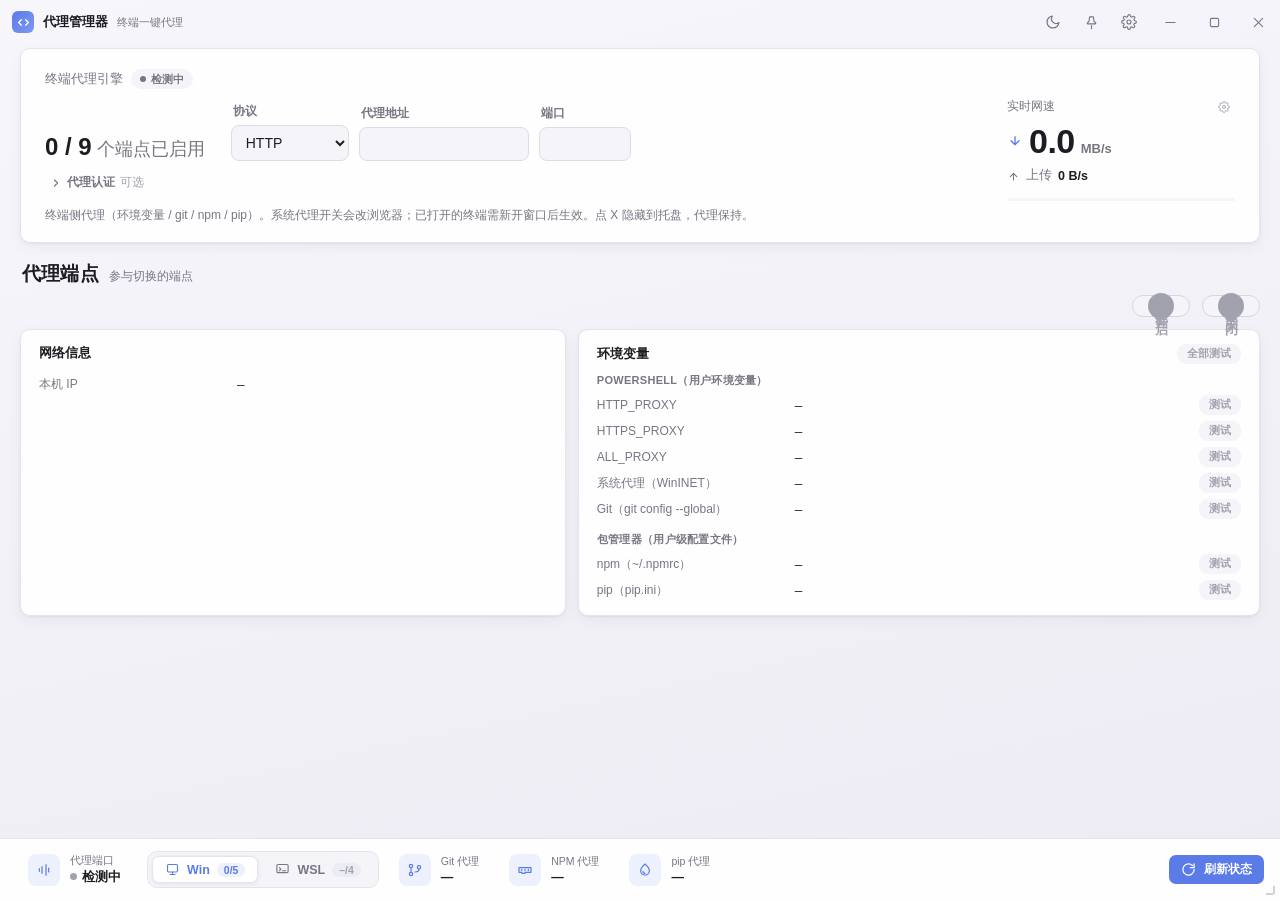
==== ui/index.html @ d8da4f52 "feat: UI 批量连通测试与历史、渲染批处理、换端口反馈完善 - 全部测试：按 lane 并发探测 13 通道，45s 看门狗，逐通道即时落 chip/历史；   历史仅存内存（最多 10 条），" ====
<!DOCTYPE html>
<html lang="zh-CN" data-theme="light">
<head>
<meta charset="UTF-8">
<!-- pywebview injects its bridge via host-side ExecuteScript after load and
     talks over chrome.webview.postMessage, so this policy cannot break the
     js_api channel; it only fences the page itself (data: is for the
     base64 background image). -->
<meta http-equiv="Content-Security-Policy"
      content="default-src 'self'; img-src 'self' data:; object-src 'none'; base-uri 'self'">
<meta name="viewport" content="width=device-width, initial-scale=1.0">
<title>代理管理器</title>
<link rel="stylesheet" href="styles.css">

</head>
<body>

<div id="bgLayer"></div>
<div id="bgDim"></div>

<!-- ════════ Frameless resize affordance (hit-testing is native WM_NCHITTEST) ════════ -->
<div class="grip"></div>

<!-- ════════ Title bar ════════ -->
<div class="titlebar">
  <div id="dragRegion">
    <div class="app-icon">
      <svg width="13" height="13" viewBox="0 0 24 24" fill="none" stroke="currentColor" stroke-width="2.4" stroke-linecap="round" stroke-linejoin="round"><path d="M8 7l-5 5 5 5"/><path d="M16 7l5 5-5 5"/></svg>
    </div>
    <div class="app-name" data-i18n="appName">代理管理器</div>
    <div class="app-sub" data-i18n="appSub">终端一键代理</div>
  </div>
  <div class="tb-group">
    <button class="tb-btn small" id="btnTheme" data-i18n-tip="tipTheme" data-tip="切换亮色 / 暗色主题">
      <svg id="icoMoon" width="16" height="16" viewBox="0 0 24 24" fill="none" stroke="currentColor" stroke-width="1.8" stroke-linecap="round" stroke-linejoin="round"><path d="M21 12.8A9 9 0 1 1 11.2 3a7 7 0 0 0 9.8 9.8z"/></svg>
      <svg id="icoSun" hidden width="16" height="16" viewBox="0 0 24 24" fill="none" stroke="currentColor" stroke-width="1.8" stroke-linecap="round" stroke-linejoin="round"><circle cx="12" cy="12" r="4"/><path d="M12 2v2M12 20v2M4.9 4.9l1.4 1.4M17.7 17.7l1.4 1.4M2 12h2M20 12h2M4.9 19.1l1.4-1.4M17.7 6.3l1.4-1.4"/></svg>
    </button>
    <button class="tb-btn small" id="btnPin" data-i18n-tip="tipPin" data-tip="窗口置顶">
      <svg width="15" height="15" viewBox="0 0 24 24" fill="none" stroke="currentColor" stroke-width="1.8" stroke-linecap="round" stroke-linejoin="round"><path d="M12 17v5"/><path d="M9 3h6l1 7 2.5 2.5a1 1 0 0 1-.7 1.7H6.2a1 1 0 0 1-.7-1.7L8 10z"/></svg>
    </button>
    <button class="tb-btn small" id="btnSettings" data-i18n-tip="tipSettings" data-tip="设置">
      <svg width="16" height="16" viewBox="0 0 24 24" fill="none" stroke="currentColor" stroke-width="1.7" stroke-linecap="round" stroke-linejoin="round"><circle cx="12" cy="12" r="3"/><path d="M19.4 15a1.7 1.7 0 0 0 .3 1.9l.1.1a2 2 0 1 1-2.8 2.8l-.1-.1a1.7 1.7 0 0 0-1.9-.3 1.7 1.7 0 0 0-1 1.5V21a2 2 0 1 1-4 0v-.1a1.7 1.7 0 0 0-1-1.6 1.7 1.7 0 0 0-1.9.3l-.1.1a2 2 0 1 1-2.8-2.8l.1-.1a1.7 1.7 0 0 0 .3-1.9 1.7 1.7 0 0 0-1.5-1H3a2 2 0 1 1 0-4h.1a1.7 1.7 0 0 0 1.6-1 1.7 1.7 0 0 0-.3-1.9l-.1-.1a2 2 0 1 1 2.8-2.8l.1.1a1.7 1.7 0 0 0 1.9.3h.1a1.7 1.7 0 0 0 1-1.5V3a2 2 0 1 1 4 0v.1a1.7 1.7 0 0 0 1 1.5 1.7 1.7 0 0 0 1.9-.3l.1-.1a2 2 0 1 1 2.8 2.8l-.1.1a1.7 1.7 0 0 0-.3 1.9v.1a1.7 1.7 0 0 0 1.5 1H21a2 2 0 1 1 0 4h-.1a1.7 1.7 0 0 0-1.5 1z"/></svg>
    </button>
    <button class="tb-btn" id="btnMin" data-i18n-tip="tipMin" data-tip="最小化"><svg width="11" height="11" viewBox="0 0 12 12"><path d="M1 6h10" stroke="currentColor" stroke-width="1.2" stroke-linecap="round"/></svg></button>
    <button class="tb-btn" id="btnMax" data-i18n-tip="tipMax" data-tip="最大化 / 还原">
      <svg id="icoMax" width="11" height="11" viewBox="0 0 12 12"><rect x="1.5" y="1.5" width="9" height="9" rx="1.5" stroke="currentColor" stroke-width="1.2" fill="none"/></svg>
      <svg id="icoRestore" hidden width="11" height="11" viewBox="0 0 12 12"><rect x="1.5" y="3.5" width="7" height="7" rx="1.2" stroke="currentColor" stroke-width="1.1" fill="none"/><path d="M3.5 1.5h6a1 1 0 0 1 1 1v6" stroke="currentColor" stroke-width="1.1" fill="none"/></svg>
    </button>
    <button class="tb-btn close" id="btnClose" data-i18n-tip="tipClose" data-tip="隐藏到托盘"><svg width="11" height="11" viewBox="0 0 12 12"><path d="M1.5 1.5l9 9M10.5 1.5l-9 9" stroke="currentColor" stroke-width="1.2" stroke-linecap="round"/></svg></button>
  </div>
</div>

<!-- ════════ Main ════════ -->
<div class="main">

  <!-- Hero: status + config + speed -->
  <div class="card hero">
    <div class="hero-left">
      <div class="hero-cap"><span data-i18n="heroCap">终端代理引擎</span>
        <span class="badge idle" id="heroBadge"><span class="dot"></span>检测中</span>
      </div>
      <div class="hero-row">
        <div class="hero-line" id="heroLine"><b>0 / 9</b> <span class="dim">个端点已启用</span></div>
        <div class="cfg-row">
          <div class="field"><label data-i18n="scheme">协议</label>
            <select id="inScheme">
              <option value="http">HTTP</option>
              <option value="socks5">SOCKS5</option>
              <option value="socks5h">SOCKS5h</option>
            </select>
          </div>
          <div class="field"><label data-i18n="host">代理地址</label><input id="inHost" spellcheck="false" autocomplete="off"></div>
          <div class="field"><label data-i18n="port">端口</label><input id="inPort" class="w-port" spellcheck="false" autocomplete="off"></div>
        </div>
      </div>
      <button type="button" class="auth-toggle" id="authToggle" aria-expanded="false" aria-controls="authRow">
        <svg class="chev" viewBox="0 0 24 24" fill="none" stroke="currentColor" stroke-width="2.4" stroke-linecap="round" stroke-linejoin="round"><path d="M9 6l6 6-6 6"/></svg>
        <span data-i18n="authToggle">代理认证</span><span class="dim" data-i18n="authOptional">可选</span>
      </button>
      <div class="cfg-row auth-row" id="authRow" hidden>
        <div class="field"><label><span data-i18n="user">用户名</span> <span class="dim" data-i18n="authOptional">可选</span></label><input id="inUser" class="w-auth" spellcheck="false" autocomplete="off"></div>
        <div class="field"><label><span data-i18n="password">密码</span> <span class="dim" data-i18n="authOptional">可选</span></label><input id="inPass" class="w-auth" type="password" spellcheck="false" autocomplete="off"></div>
      </div>
      <div class="ports-wrap">
        <div class="port-chips" id="portChips"></div>
        <div class="port-pop" id="portPop">
          <h5 data-i18n="portManage">端口预设管理</h5>
          <div id="portPopList"></div>
          <div class="addrow">
            <input id="portAddIn" data-i18n-placeholder="portPlaceholder" placeholder="输入端口，如 10809" spellcheck="false" maxlength="5">
            <button class="btn tiny primary" id="portAddBtn" data-i18n="add">添加</button>
          </div>
        </div>
      </div>
      <div class="hero-desc" id="heroHint" data-i18n="heroHint">终端侧代理（环境变量 / git / npm / pip）。系统代理开关会改浏览器；已打开的终端需新开窗口后生效。点 X 隐藏到托盘，代理保持。</div>
    </div>

    <div class="hero-right">
      <div class="metric-cap-row">
        <div class="metric-cap" id="speedCap">实时网速</div>
        <button class="metric-gear" id="btnSpeedFull" data-i18n-tip="tipSpeedFull" data-tip="自定义网速满值">
          <svg viewBox="0 0 24 24" fill="none" stroke="currentColor" stroke-width="1.8" stroke-linecap="round" stroke-linejoin="round"><circle cx="12" cy="12" r="3"/><path d="M19.4 15a1.65 1.65 0 0 0 .33 1.82l.06.06a2 2 0 1 1-2.83 2.83l-.06-.06a1.65 1.65 0 0 0-1.82-.33 1.65 1.65 0 0 0-1 1.51V21a2 2 0 1 1-4 0v-.09a1.65 1.65 0 0 0-1-1.51 1.65 1.65 0 0 0-1.82.33l-.06.06a2 2 0 1 1-2.83-2.83l.06-.06a1.65 1.65 0 0 0 .33-1.82 1.65 1.65 0 0 0-1.51-1H3a2 2 0 1 1 0-4h.09a1.65 1.65 0 0 0 1.51-1 1.65 1.65 0 0 0-.33-1.82l-.06-.06a2 2 0 1 1 2.83-2.83l.06.06a1.65 1.65 0 0 0 1.82.33h.08a1.65 1.65 0 0 0 1-1.51V3a2 2 0 1 1 4 0v.09a1.65 1.65 0 0 0 1 1.51h.08a1.65 1.65 0 0 0 1.82-.33l.06-.06a2 2 0 1 1 2.83 2.83l-.06.06a1.65 1.65 0 0 0-.33 1.82v.08a1.65 1.65 0 0 0 1.51 1H21a2 2 0 1 1 0 4h-.09a1.65 1.65 0 0 0-1.51 1z"/></svg>
        </button>
      </div>
      <div class="metric">
        <svg class="m-arrow" viewBox="0 0 24 24" fill="none" stroke="currentColor" stroke-width="2" stroke-linecap="round" stroke-linejoin="round"><path d="M12 4v12M6 10l6 6 6-6"/></svg>
        <span class="num" id="spdDn">0.0</span><span class="unit">MB/s</span>
      </div>
      <div class="metric-up">
        <svg class="m-arrow" viewBox="0 0 24 24" fill="none" stroke="currentColor" stroke-width="2" stroke-linecap="round" stroke-linejoin="round"><path d="M12 20V8M6 14l6-6 6 6"/></svg>
        <span class="lbl" data-i18n="upload">上传</span><b id="spdUp">0 B/s</b>
      </div>
      <div class="spark"><i id="sparkBar"></i></div>
      <div class="speed-pop" id="speedPop">
        <h5 data-i18n="speedPopTitle">自定义网速满值</h5>
        <div class="desc" data-i18n="speedPopDesc">进度条满格对应的下载速度，与上方数字单位相同。100 Mbps ≈ 12.5 MB/s。</div>
        <div class="addrow">
          <input id="speedFullIn" spellcheck="false" inputmode="decimal" placeholder="5">
          <span class="unit-lbl">MB/s</span>
          <button class="btn tiny primary" id="speedFullOk" data-i18n="ok">确定</button>
        </div>
      </div>
    </div>
  </div>

  <!-- Endpoints: current channel page -->
  <div class="section-head">
    <h2 id="epTitle">代理端点</h2><span class="cap" id="epCap">参与切换的端点</span>
  </div>
  <div class="ep-wrap">
    <div class="ep-list" id="epList"></div>
    <button type="button" class="vt-rail" id="vtRailOn" data-i18n-tip="tipRailOn" data-tip="批量开启当前页的全部端点">
      <div class="vt-knob"></div>
      <div class="vt-word" data-i18n="railOn">全部开启</div>
    </button>
    <button type="button" class="vt-rail" id="vtRailOff" data-i18n-tip="tipRailOff" data-tip="批量关闭当前页的全部端点">
      <div class="vt-knob"></div>
      <div class="vt-word" data-i18n="railOff">全部关闭</div>
    </button>
  </div>

  <!-- Info cards -->
  <div class="cols">
    <div class="card info-card">
      <h3 data-i18n="netInfo">网络信息</h3>
      <div id="netWin">
        <div class="kv"><span class="k" data-i18n="localIp">本机 IP</span><span class="v copyable" id="vLip" data-copy tabindex="0" data-i18n-tip="tipCopy" data-tip="点击复制">—</span></div>
      </div>
      <div id="netWsl" hidden>
        <div class="kv"><span class="k" data-i18n="wslIp">WSL IP</span><span class="v copyable" id="vWip" data-copy tabindex="0" data-i18n-tip="tipCopy" data-tip="点击复制">—</span></div>
        <div class="kv"><span class="k" data-i18n="wslMode">WSL 网络模式</span><span class="v" id="vMode2">—</span></div>
        <div class="net-hint" id="natHint" data-i18n="natHint">NAT 模式自动使用宿主网关 IP；镜像模式保持 127.0.0.1 不变</div>
      </div>
    </div>
    <div class="card info-card">
      <div class="vars-head">
        <h3 id="varsTitle" data-i18n="varsTitle">环境变量</h3>
        <button type="button" class="dim-btn" id="btnTestAll" data-i18n="testAll">全部测试</button>
      </div>
      <div id="varsWin">
        <div class="group-cap" data-i18n="groupPs">POWERSHELL（用户环境变量）</div>
        <div class="kv"><span class="k">HTTP_PROXY</span><span class="v copyable" id="vPsHttp" data-copy tabindex="0" data-i18n-tip="tipCopy" data-tip="点击复制">—</span><button class="test-chip" data-test="ps" data-i18n="test" data-i18n-tip="tipTest" data-tip="通过该代理发起连通性测试">测试</button></div>
        <div class="kv"><span class="k">HTTPS_PROXY</span><span class="v copyable" id="vPsHttps" data-copy tabindex="0" data-i18n-tip="tipCopy" data-tip="点击复制">—</span><button class="test-chip" data-test="ps_https" data-i18n="test" data-i18n-tip="tipTestHttps" data-tip="通过 HTTPS_PROXY 发起连通性测试">测试</button></div>
        <div class="kv"><span class="k">ALL_PROXY</span><span class="v copyable" id="vPsAll" data-copy tabindex="0" data-i18n-tip="tipCopy" data-tip="点击复制">—</span><button class="test-chip" data-test="ps_all" data-i18n="test" data-i18n-tip="tipTestAll" data-tip="通过 ALL_PROXY 发起连通性测试">测试</button></div>
        <div class="kv"><span class="k" data-i18n="sysProxy">系统代理（WinINET）</span><span class="v copyable" id="vSys" data-copy tabindex="0" data-i18n-tip="tipCopy" data-tip="点击复制">—</span><button class="test-chip" data-test="sys" data-i18n="test" data-i18n-tip="tipTestSys" data-tip="通过系统代理发起连通性测试">测试</button></div>
        <div class="kv"><span class="k" data-i18n="gitGlobal">Git（git config --global）</span><span class="v copyable" id="vPsGit" data-copy tabindex="0" data-i18n-tip="tipCopy" data-tip="点击复制">—</span><button class="test-chip" data-test="gitwin" data-i18n="test" data-i18n-tip="tipTest" data-tip="通过该代理发起连通性测试">测试</button></div>
        <div class="group-cap" data-i18n="groupPkg">包管理器（用户级配置文件）</div>
        <div class="kv"><span class="k">npm（~/.npmrc）</span><span class="v copyable" id="vNpm" data-copy tabindex="0" data-i18n-tip="tipCopy" data-tip="点击复制">—</span><button class="test-chip" data-test="npm" data-i18n="test" data-i18n-tip="tipTest" data-tip="通过该代理发起连通性测试">测试</button></div>
        <div class="kv"><span class="k">pip（pip.ini）</span><span class="v copyable" id="vPip" data-copy tabindex="0" data-i18n-tip="tipCopy" data-tip="点击复制">—</span><button class="test-chip" data-test="pip" data-i18n="test" data-i18n-tip="tipTest" data-tip="通过该代理发起连通性测试">测试</button></div>
      </div>
      <div id="varsWsl" hidden>
        <div class="group-cap" data-i18n="groupWsl">WSL 终端（~/.bashrc / ~/.zshrc / fish）</div>
        <div class="kv"><span class="k">HTTP_PROXY</span><span class="v copyable" id="vWslHttp" data-copy tabindex="0" data-i18n-tip="tipCopy" data-tip="点击复制">—</span><button class="test-chip" data-test="wsl" data-i18n="test" data-i18n-tip="tipTestWsl" data-tip="在 WSL 内通过该代理发起连通性测试">测试</button></div>
        <div class="kv"><span class="k">HTTPS_PROXY</span><span class="v copyable" id="vWslHttps" data-copy tabindex="0" data-i18n-tip="tipCopy" data-tip="点击复制">—</span><button class="test-chip" data-test="wsl_https" data-i18n="test" data-i18n-tip="tipTestWslHttps" data-tip="在 WSL 内通过 HTTPS_PROXY 发起连通性测试">测试</button></div>
        <div class="kv"><span class="k">ALL_PROXY</span><span class="v copyable" id="vWslAll" data-copy tabindex="0" data-i18n-tip="tipCopy" data-tip="点击复制">—</span><button class="test-chip" data-test="wsl_all" data-i18n="test" data-i18n-tip="tipTestWslAll" data-tip="在 WSL 内通过 ALL_PROXY 发起连通性测试">测试</button></div>
        <div class="kv"><span class="k" data-i18n="gitGlobal">Git（git config --global）</span><span class="v copyable" id="vWslGit" data-copy tabindex="0" data-i18n-tip="tipCopy" data-tip="点击复制">—</span><button class="test-chip" data-test="gitwsl" data-i18n="test" data-i18n-tip="tipTestWsl" data-tip="在 WSL 内通过该代理发起连通性测试">测试</button></div>
        <div class="group-cap" data-i18n="groupPkgWsl">包管理器（各发行版用户级配置）</div>
        <div class="kv"><span class="k">npm（~/.npmrc）</span><span class="v copyable" id="vNpmWsl" data-copy tabindex="0" data-i18n-tip="tipCopy" data-tip="点击复制">—</span><button class="test-chip" data-test="npmwsl" data-i18n="test" data-i18n-tip="tipTestWsl" data-tip="在 WSL 内通过该代理发起连通性测试">测试</button></div>
        <div class="kv"><span class="k">pip（~/.config/pip/pip.conf）</span><span class="v copyable" id="vPipWsl" data-copy tabindex="0" data-i18n-tip="tipCopy" data-tip="点击复制">—</span><button class="test-chip" data-test="pipwsl" data-i18n="test" data-i18n-tip="tipTestWsl" data-tip="在 WSL 内通过该代理发起连通性测试">测试</button></div>
      </div>
      <div class="test-history-cap" id="testHistoryTitle" data-i18n="testHistoryTitle" hidden>最近测试结果</div>
      <ul id="testHistory" class="test-history" hidden></ul>
    </div>
  </div>
</div>

<!-- ════════ Status bar ════════ -->
<div class="statusbar">
  <div class="sb-chip" data-i18n-tip="tipSbPort" data-tip="代理端口连通性（每秒探测）">
    <div class="ic"><svg viewBox="0 0 24 24" fill="none" stroke="currentColor" stroke-width="1.8" stroke-linecap="round" stroke-linejoin="round"><path d="M9 7v10M5 10v4M15 4v16M19 9v6"/></svg></div>
    <div><div class="lbl" data-i18n="sbPort">代理端口</div><div class="val" id="sbPort"><span class="dot n"></span>检测中</div></div>
  </div>
  <div class="lane-tabs" id="laneTabs" role="tablist">
    <button class="lane-tab active" id="tabWin" role="tab" aria-selected="true" data-i18n-tip="tipTabWin" data-tip="Windows 侧的 PowerShell / Git / npm / pip">
      <svg viewBox="0 0 24 24" fill="none" stroke="currentColor" stroke-width="1.8" stroke-linecap="round" stroke-linejoin="round"><rect x="4" y="4" width="16" height="12" rx="2"/><path d="M8 20h8M12 16v4"/></svg>
      <span>Win</span><span class="cnt" id="cntWin">0/5</span>
    </button>
    <button class="lane-tab" id="tabWsl" role="tab" aria-selected="false" data-i18n-tip="tipTabWsl" data-tip="WSL 各发行版的终端 / Git / npm / pip">
      <svg viewBox="0 0 24 24" fill="none" stroke="currentColor" stroke-width="1.8" stroke-linecap="round" stroke-linejoin="round"><rect x="3" y="4" width="18" height="13" rx="2"/><path d="M7 9l2.5 2.5L7 14M12 14h5"/></svg>
      <span>WSL</span><span class="cnt" id="cntWsl">–/4</span>
    </button>
  </div>
  <div class="sb-chip" data-i18n-tip="tipSbGit" data-tip="当前渠道 Git 全局代理">
    <div class="ic"><svg viewBox="0 0 24 24" fill="none" stroke="currentColor" stroke-width="1.8" stroke-linecap="round" stroke-linejoin="round"><circle cx="6" cy="6" r="2.5"/><circle cx="6" cy="18" r="2.5"/><circle cx="18" cy="8" r="2.5"/><path d="M6 8.5v7M18 10.5c0 3-2.5 4.5-6 4.5"/></svg></div>
    <div><div class="lbl" data-i18n="sbGit">Git 代理</div><div class="val" id="sbGit">—</div></div>
  </div>
  <div class="sb-chip" data-i18n-tip="tipSbNpm" data-tip="当前渠道 npm 用户级代理（~/.npmrc）">
    <div class="ic"><svg viewBox="0 0 24 24" fill="none" stroke="currentColor" stroke-width="1.8" stroke-linecap="round" stroke-linejoin="round"><path d="M3 8.5h18v7h-9v1.5h-4.5v-1.5H3z"/><path d="M7 11v2M12 11v2M17 11v2"/></svg></div>
    <div><div class="lbl" data-i18n="sbNpm">NPM 代理</div><div class="val" id="sbNpm">—</div></div>
  </div>
  <div class="sb-chip" data-i18n-tip="tipSbPip" data-tip="当前渠道 pip 用户级代理（pip.ini / pip.conf）">
    <div class="ic"><svg viewBox="0 0 24 24" fill="none" stroke="currentColor" stroke-width="1.8" stroke-linecap="round" stroke-linejoin="round"><path d="M12 3c4 3.4 6.5 6.6 6.5 10a6.5 6.5 0 1 1-13 0c0-3.4 2.5-6.6 6.5-10z"/><path d="M9 14a3 3 0 0 0 3 3"/></svg></div>
    <div><div class="lbl" data-i18n="sbPip">pip 代理</div><div class="val" id="sbPip">—</div></div>
  </div>
  <div class="grow"></div>
  <button class="btn restart" id="btnWslRestart" data-i18n-tip="tipRestartWsl" data-tip="重启 WSL（终止其中所有进程）" hidden>
    <svg viewBox="0 0 24 24" fill="none" stroke="currentColor" stroke-width="2.2" stroke-linecap="round" stroke-linejoin="round"><path d="M21 12a9 9 0 1 1-2.6-6.3"/><path d="M21 3v6h-6"/></svg>
    <span data-i18n="restartWsl">重启 WSL</span>
  </button>
  <button class="btn primary small" id="sbRefresh" data-i18n-tip="tipRefresh" data-tip="重新检测所有端点状态">
    <svg id="sbRefreshIco" viewBox="0 0 24 24" fill="none" stroke="currentColor" stroke-width="2" stroke-linecap="round" stroke-linejoin="round"><path d="M21 12a9 9 0 1 1-2.6-6.3"/><path d="M21 3v6h-6"/></svg>
    <span data-i18n="refresh">刷新状态</span>
  </button>
</div>

<!-- ════════ Confirm dialog ════════ -->
<div class="overlay" id="overlay">
  <div class="card dialog">
    <h4><svg viewBox="0 0 24 24" fill="none" stroke="currentColor" stroke-width="1.8" stroke-linecap="round" stroke-linejoin="round"><path d="M12 9v4M12 17h.01"/><path d="M10.3 3.9 2.8 17a2 2 0 0 0 1.7 3h15a2 2 0 0 0 1.7-3L13.7 3.9a2 2 0 0 0-3.4 0z"/></svg><span id="dlgTitleText" data-i18n="confirmTitle">确认操作</span></h4>
    <p id="dlgText"></p>
    <div class="dlg-btns">
      <button class="btn outline" id="dlgCancel" data-i18n="cancel">取消</button>
      <button class="btn primary" id="dlgOk" data-i18n="continue">继续</button>
    </div>
  </div>
</div>

<!-- ════════ Settings dialog ════════ -->
<div class="overlay" id="settingsOv">
  <div class="card dialog settings">
    <h4><svg class="gear" viewBox="0 0 24 24" fill="none" stroke="currentColor" stroke-width="1.7" stroke-linecap="round" stroke-linejoin="round"><circle cx="12" cy="12" r="3"/><path d="M19.4 15a1.7 1.7 0 0 0 .3 1.9l.1.1a2 2 0 1 1-2.8 2.8l-.1-.1a1.7 1.7 0 0 0-1.9-.3 1.7 1.7 0 0 0-1 1.5V21a2 2 0 1 1-4 0v-.1a1.7 1.7 0 0 0-1-1.6 1.7 1.7 0 0 0-1.9.3l-.1.1a2 2 0 1 1-2.8-2.8l.1-.1a1.7 1.7 0 0 0 .3-1.9 1.7 1.7 0 0 0-1.5-1H3a2 2 0 1 1 0-4h.1a1.7 1.7 0 0 0 1.6-1 1.7 1.7 0 0 0-.3-1.9l-.1-.1a2 2 0 1 1 2.8-2.8l.1.1a1.7 1.7 0 0 0 1.9.3h.1a1.7 1.7 0 0 0 1-1.5V3a2 2 0 1 1 4 0v.1a1.7 1.7 0 0 0 1 1.5 1.7 1.7 0 0 0 1.9-.3l.1-.1a2 2 0 1 1 2.8 2.8l-.1.1a1.7 1.7 0 0 0-.3 1.9v.1a1.7 1.7 0 0 0 1.5 1H21a2 2 0 1 1 0 4h-.1a1.7 1.7 0 0 0-1.5 1z"/></svg><span data-i18n="settings">设置</span><span id="appVersion"></span></h4>

    <div class="set-row">
      <div class="lbl"><b data-i18n="lang">界面语言</b><span data-i18n="langDesc">立即切换，写入配置</span></div>
      <select id="inLang">
        <option value="zh">中文</option>
        <option value="en">English</option>
      </select>
    </div>
    <div class="set-row">
      <div class="lbl"><b data-i18n="bgTitle">自定义背景图片</b><span data-i18n="bgDesc">覆盖默认渐变背景，配合暗色主题效果最佳</span>
        <div class="bg-name" id="bgName">未设置</div></div>
      <button class="btn small outline" id="bgPick" data-i18n="bgPick">选择图片</button>
      <button class="btn small subtle" id="bgClear" data-i18n="bgClear">恢复默认</button>
    </div>
    <div class="set-row">
      <div class="lbl"><b data-i18n="dimTitle">背景遮罩强度</b><span data-i18n="dimDesc">压暗背景图片，保证前景可读性</span></div>
      <input type="range" id="rgDim" min="0" max="80" step="5">
      <span class="range-val" id="rgDimVal">45%</span>
    </div>
    <div class="set-row">
      <div class="lbl"><b data-i18n="alphaTitle">卡片不透明度</b><span data-i18n="alphaDesc">数值越低，卡片越通透（磨砂感越强）</span></div>
      <input type="range" id="rgAlpha" min="50" max="100" step="2">
      <span class="range-val" id="rgAlphaVal">92%</span>
    </div>
    <div class="set-row">
      <div class="lbl"><b data-i18n="autoTitle">开机自动启动</b><span data-i18n="autoDesc">登录后在托盘运行，不弹出主窗口</span></div>
      <button type="button" class="tgl" id="tglAuto" role="switch" aria-checked="false"></button>
    </div>
    <div class="set-row">
      <div class="lbl"><b data-i18n="quitClearTitle">退出时关闭代理</b><span data-i18n="quitClearDesc">托盘「退出」时关闭本工具写入的代理，并恢复覆盖前的值</span></div>
      <button type="button" class="tgl" id="tglQuitClear" role="switch" aria-checked="false"></button>
    </div>
    <div class="set-row">
      <div class="lbl"><b data-i18n="wslAllTitle">WSL 应用到所有发行版</b><span data-i18n="wslAllDesc">关闭后只写入默认发行版</span></div>
      <button type="button" class="tgl" id="tglWslAll" role="switch" aria-checked="false"></button>
    </div>

    <div class="dlg-btns">
      <button class="btn primary" id="settingsClose" data-i18n="done">完成</button>
    </div>
  </div>
</div>

<div class="toast" id="toast"></div>
<div class="tip" id="tooltip"></div>

<script src="i18n.js"></script>
<script src="app.js"></script>

</body>
</html>
---- ui/styles.css ----
/* ═══════════════════════ Design tokens ═══════════════════════ */
:root {
  --font: "Segoe UI Variable Text", "Segoe UI", "Microsoft YaHei UI", sans-serif;
  --mono: "Cascadia Mono", Consolas, "Microsoft YaHei UI", monospace;
  --radius: 10px;
  --titlebar-h: 44px;
  --statusbar-h: 62px;
  --card-alpha: .92;
  /* shared one-off colors, named so the token block stays the single source */
  --accent-grad: #7E97F1;
  --close-hover: #E81123;   /* Win32 title-bar close convention */
  --dim-scrim: #000;
  --overlay-bg: rgba(20,20,28,.4);
  /* motion */
  --dur-fast: .12s;
  --dur-med: .18s;
  --dur-slow: .6s;
  --ease-out: cubic-bezier(.16,1,.3,1);
  /* WinUI-style spring, reserved for physical knobs (toggles, batch rails) */
  --ease-spring: cubic-bezier(.2,.7,.3,1.2);
  /* stacking order */
  --z-bg: 0; --z-main: 1; --z-status: 2; --z-title: 3;
  --z-pop: 60; --z-tip: 90; --z-overlay: 100; --z-toast: 110; --z-grip: 201;
}
html[data-theme="light"] {
  --bg-1: #F7F6FB; --bg-2: #EDECF4;
  --card-rgb: 255,255,255;
  --card: rgb(var(--card-rgb));
  --border: #E4E4EC; --border-strong: #D6D6E0;
  --text: #1C1C22; --text2: #777784; --text3: #A2A2AE;
  --accent: #5B7BE8; --accent-h: #4A6AD8; --accent-soft: #EDF1FE; --accent-softer: #F5F7FE;
  --on-accent: #FFFFFF;
  --green: #1F9D55; --green-soft: #E8F6EE;
  --red: #D9605B; --red-soft: #FBEDEC;
  --amber: #B97F24; --amber-soft: #FBF3E4;
  --chip: #F4F4F9; --chip-hover: #ECECF4;
  --input: #F5F5F9; --input-border: #DCDCE6;
  --shadow: 0 1px 2px rgba(28,28,40,.05), 0 4px 14px rgba(28,28,40,.05);
  --titlebar-hover: rgba(0,0,0,.055);
  --scrollbar: rgba(0,0,0,.16);
}
html[data-theme="dark"] {
  --bg-1: #1B1B21; --bg-2: #131317;
  --card-rgb: 36,36,44;
  --card: rgb(var(--card-rgb));
  --border: #35353F; --border-strong: #42424E;
  --text: #E9E9F0; --text2: #93939F; --text3: #6C6C78;
  --accent: #6B89EE; --accent-h: #7E97F1; --accent-soft: #2B3450; --accent-softer: #262D44;
  --on-accent: #FFFFFF;
  --green: #4CC078; --green-soft: #1F3328;
  --red: #E57773; --red-soft: #3B2423;
  --amber: #D9A04B; --amber-soft: #382C1B;
  --chip: #2A2A32; --chip-hover: #33333C;
  --input: #2B2B34; --input-border: #4A4A58;
  --shadow: 0 1px 2px rgba(0,0,0,.25), 0 4px 14px rgba(0,0,0,.22);
  --titlebar-hover: rgba(255,255,255,.07);
  --scrollbar: rgba(255,255,255,.18);
}

* { margin: 0; padding: 0; box-sizing: border-box; }
html, body { height: 100%; overflow: hidden; }
body {
  font-family: var(--font); font-size: 13px; color: var(--text);
  background: linear-gradient(168deg, var(--bg-1) 0%, var(--bg-2) 100%);
  user-select: none; cursor: default;
  display: grid;
  grid-template-columns: 1fr;
  grid-template-rows: var(--titlebar-h) 1fr var(--statusbar-h);
  grid-template-areas: "title" "main" "status";
}

/* Custom background image + dim overlay (behind everything) */
#bgLayer, #bgDim { position: fixed; inset: 0; z-index: var(--z-bg); pointer-events: none; display: none; }
#bgLayer { background-size: cover; background-position: center; }
#bgDim { background: var(--dim-scrim); opacity: 0; }
body.has-bg #bgLayer, body.has-bg #bgDim { display: block; }
/* Frosted cards over a custom wallpaper: translucency alone reads as smudged;
   the blur is what makes it Acrylic. Gated on has-bg for WebView2 perf. */
body.has-bg .card { backdrop-filter: blur(24px) saturate(1.25); -webkit-backdrop-filter: blur(24px) saturate(1.25); }
[hidden] { display: none !important; }

/* ═══════════════════════ Title bar ═══════════════════════ */
.titlebar {
  grid-area: title; display: flex; align-items: center;
  padding-left: 12px; gap: 9px; position: relative; z-index: var(--z-title);
}
#dragRegion { display: flex; align-items: center; gap: 9px; flex: 1; min-width: 0; app-region: drag; }
.titlebar .app-icon {
  width: 22px; height: 22px; border-radius: 6px; flex: none;
  background: linear-gradient(135deg, var(--accent), var(--accent-grad));
  display: grid; place-items: center; color: #fff;
}
.titlebar .app-name { font-size: 13px; font-weight: 600; }
.titlebar .app-sub { font-size: 11px; color: var(--text2); margin-top: 1px; }
.tb-btn {
  width: 44px; height: var(--titlebar-h); border: 0; background: transparent;
  color: var(--text2); display: grid; place-items: center; cursor: default;
  transition: background var(--dur-fast);
}
.tb-btn:hover { background: var(--titlebar-hover); color: var(--text); }
.tb-btn.close:hover { background: var(--close-hover); color: #fff; }
.tb-btn:active { opacity: .7; }
.tb-group { display: flex; align-items: stretch; height: 100%; }
.tb-btn.small { width: 38px; }

/* Tooltip */
.tip {
  position: fixed; z-index: var(--z-tip); padding: 5px 10px; border-radius: 7px;
  background: var(--card); color: var(--text); font-size: 12px;
  border: 1px solid var(--border); box-shadow: var(--shadow);
  opacity: 0; transform: translateY(2px); pointer-events: none;
  transition: opacity var(--dur-fast) .35s, transform var(--dur-fast) .35s; white-space: nowrap;
}
.tip.show { opacity: 1; transform: none; }
/* Keyboard focus shows the tip instantly — the hover delay would read as lag. */
.tip.fast { transition-delay: 0s; }

/* ═══════════════════════ Main scroll area ═══════════════════════ */
.main {
  grid-area: main; overflow-y: auto; padding: 4px 20px 18px;
  scrollbar-width: thin; scrollbar-color: var(--scrollbar) transparent;
  position: relative; z-index: var(--z-main);
}
.main::-webkit-scrollbar { width: 8px; }
.main::-webkit-scrollbar-thumb { background: var(--scrollbar); border-radius: 4px; }

.card {
  background: rgba(var(--card-rgb), var(--card-alpha));
  border: 1px solid var(--border);
  border-radius: var(--radius); box-shadow: var(--shadow);
}
.section-head { display: flex; align-items: baseline; gap: 10px; margin: 18px 2px 8px; }
.section-head h2 { font-size: 19px; font-weight: 700; letter-spacing: .2px; }
.section-head .cap { font-size: 12px; color: var(--text2); }

/* ═══════════════════════ Hero card ═══════════════════════ */
.hero { display: flex; gap: 24px; padding: 20px 24px 18px; }
.hero-left { flex: 1.15; min-width: 0; }
.hero-cap { display: flex; align-items: center; gap: 8px; font-size: 13px; color: var(--text2); }
.badge {
  display: inline-flex; align-items: center; gap: 5px; font-size: 11px; font-weight: 600;
  padding: 2.5px 9px; border-radius: 20px; white-space: nowrap;
}
.badge .dot { width: 6px; height: 6px; border-radius: 50%; background: currentColor; }
.badge.ok { color: var(--green); background: var(--green-soft); }
.badge.idle { color: var(--text2); background: var(--chip); }
.badge.warn { color: var(--amber); background: var(--amber-soft); }
.hero-line { font-size: 18px; }
.hero-line b { font-size: 24px; font-weight: 700; }
.hero-line .dim { color: var(--text2); }
.hero-row { display: flex; align-items: flex-end; gap: 26px; flex-wrap: wrap; margin-top: 14px; }
.hero-row .cfg-row { margin-top: 0; }
.hero-desc { margin-top: 5px; font-size: 12px; color: var(--text2); }

.cfg-row { display: flex; gap: 10px; margin-top: 16px; align-items: flex-end; }
.field { display: flex; flex-direction: column; gap: 5px; }
.field label { font-size: 12px; color: var(--text2); font-weight: 600; padding-left: 2px; }
.field input {
  font-family: var(--font); font-size: 14px; color: var(--text);
  background: var(--input); border: 1px solid var(--input-border); border-radius: 8px;
  padding: 8px 12px; outline: none; width: 170px; transition: border-color var(--dur-fast), background var(--dur-fast);
}
.field input:focus { border-color: var(--accent); background: var(--card); }
.field input.bad { border-color: var(--red); }
.field input.w-port { width: 92px; }
.field input.w-auth { width: 140px; }
.field select {
  font-family: var(--font); font-size: 14px; color: var(--text);
  background: var(--input); border: 1px solid var(--input-border); border-radius: 8px;
  padding: 8px 10px; outline: none; width: 118px; transition: border-color var(--dur-fast), background var(--dur-fast);
}
.field select:focus { border-color: var(--accent); background: var(--card); }
/* Optional proxy-auth disclosure: collapsed by default, expanded via toggle */
.auth-toggle {
  display: inline-flex; align-items: center; gap: 5px; margin-top: 10px;
  padding: 3px 8px 3px 5px; border: 0; border-radius: 6px; background: transparent;
  font-family: var(--font); font-size: 12px; font-weight: 600; color: var(--text2);
  cursor: default; transition: background var(--dur-fast), color var(--dur-fast);
}
.auth-toggle:hover { background: var(--chip-hover); color: var(--text); }
.auth-toggle .chev { width: 12px; height: 12px; transition: transform var(--dur-fast) var(--ease-out); }
.auth-toggle[aria-expanded="true"] .chev { transform: rotate(90deg); }
.auth-toggle .dim { color: var(--text3); font-weight: 500; }
.auth-row { margin-top: 10px; }
.auth-row .dim { font-weight: 500; color: var(--text3); }
.field input::selection { background: var(--accent-soft); }

/* Port quick-select chips */
.ports-wrap { position: relative; margin-top: 8px; }
.port-chips { display: flex; gap: 6px; flex-wrap: wrap; align-items: center; }
.pchip {
  font-family: var(--font); font-size: 11.5px; font-weight: 600; color: var(--text2);
  background: var(--chip); border: 1px solid transparent; border-radius: 20px;
  padding: 3px 11px; cursor: default; transition: background var(--dur-fast), color var(--dur-fast);
  white-space: nowrap;
}
.pchip:hover { background: var(--chip-hover); color: var(--text); }
.pchip.active { background: var(--accent-soft); color: var(--accent); border-color: var(--accent); }
.pchip.add { color: var(--accent); background: transparent; border: 1px dashed var(--border-strong); padding: 3px 10px; }
.pchip.add:hover { background: var(--accent-soft); border-color: var(--accent); }
.port-pop {
  position: absolute; left: 0; top: calc(100% + 6px); z-index: var(--z-pop);
  width: 230px; padding: 10px 12px 12px; border-radius: 10px;
  background: rgba(var(--card-rgb), .98); border: 1px solid var(--border); box-shadow: var(--shadow);
  display: none;
}
.port-pop.show { display: block; }
.port-pop h5 { font-size: 12px; font-weight: 700; margin-bottom: 8px; }
.port-pop .row { display: flex; align-items: center; justify-content: space-between; padding: 3px 0; }
.port-pop .row .pv { font-size: 12.5px; font-weight: 600; font-variant-numeric: tabular-nums; }
.port-pop .row .cur-tag { color: var(--accent); font-size: 10.5px; }
.port-pop .empty-note { font-size: 11.5px; color: var(--text3); padding: 2px 0; }
.port-pop .row .del {
  width: 20px; height: 20px; border: 0; border-radius: 5px; display: grid; place-items: center;
  background: transparent; font-family: var(--font); cursor: default;
  color: var(--text3); font-size: 13px; padding: 0;
}
.port-pop .row .del:hover { background: var(--red-soft); color: var(--red); }
.port-pop .addrow { display: flex; gap: 6px; margin-top: 8px; }
.port-pop .addrow input {
  flex: 1; min-width: 0; font-family: var(--font); font-size: 12px; color: var(--text);
  background: var(--input); border: 1px solid var(--input-border); border-radius: 6px;
  padding: 5px 8px; outline: none;
}
.port-pop .addrow input:focus { border-color: var(--accent); }

.hero-actions { margin-top: 16px; display: flex; align-items: center; gap: 12px; }
.btn {
  display: inline-flex; align-items: center; gap: 8px; border-radius: 7px;
  font-family: var(--font); font-size: 13px; font-weight: 600; border: 1px solid transparent;
  padding: 8px 18px; transition: background var(--dur-fast), opacity var(--dur-fast); cursor: default;
  white-space: nowrap;
}
.btn svg { width: 15px; height: 15px; }
.btn.primary { background: var(--accent); color: var(--on-accent); }
.btn.primary:hover { background: var(--accent-h); }
.btn.outline { background: transparent; color: var(--text); border-color: var(--border-strong); }
.btn.outline:hover { background: var(--chip-hover); }
.btn.subtle { background: var(--chip); color: var(--text); border-color: transparent; padding: 6px 12px; font-size: 12px; }
.btn.subtle:hover { background: var(--chip-hover); }
.btn:disabled { opacity: .45; pointer-events: none; }
.btn.small { padding: 5px 11px; font-size: 12px; }
.btn.tiny { padding: 4px 10px; font-size: 11.5px; border-radius: 6px; }
/* prominent, warning-tinted restart action on the status bar */
.btn.restart {
  font-size: 13.5px; font-weight: 700; padding: 8px 18px;
  color: var(--amber); background: var(--amber-soft);
  border: 1px solid color-mix(in srgb, var(--amber) 55%, transparent);
}
.btn.restart:hover { background: color-mix(in srgb, var(--amber) 18%, var(--amber-soft)); }
.btn.restart svg { width: 16px; height: 16px; }

.hero-right {
  position: relative; width: 228px; flex: none;
  display: flex; flex-direction: column; justify-content: center; gap: 6px;
  padding: 4px 0 0;
}
.metric-cap-row { display: flex; align-items: center; gap: 6px; }
.metric-cap { font-size: 12px; color: var(--text2); flex: 1; }
.metric-gear {
  width: 22px; height: 22px; border: none; border-radius: 6px; flex: none;
  display: grid; place-items: center; color: var(--text3); background: transparent;
  transition: background var(--dur-fast), color var(--dur-fast); cursor: default;
}
.metric-gear svg { width: 12px; height: 12px; }
.metric-gear:hover { background: var(--chip-hover); color: var(--accent); }
.speed-pop {
  position: absolute; top: 36px; right: 10px; z-index: var(--z-pop); width: 240px; padding: 12px 14px 14px;
  border-radius: 10px; background: rgba(var(--card-rgb), .98);
  border: 1px solid var(--border); box-shadow: var(--shadow); display: none;
}
.speed-pop.show { display: block; }
.speed-pop h5 { font-size: 12px; font-weight: 700; margin-bottom: 6px; }
.speed-pop .desc { font-size: 11px; color: var(--text3); line-height: 1.5; margin-bottom: 8px; }
.speed-pop .addrow { display: flex; gap: 6px; align-items: center; }
.speed-pop .addrow input {
  flex: 1; min-width: 0; font-family: var(--font); font-size: 12px; color: var(--text);
  background: var(--input); border: 1px solid var(--input-border); border-radius: 6px;
  padding: 5px 8px; outline: none;
}
.speed-pop .addrow input:focus { border-color: var(--accent); }
.speed-pop .addrow .unit-lbl { font-size: 11.5px; color: var(--text2); flex: none; }
.metric { display: flex; align-items: baseline; gap: 6px; margin-top: 0; }
.metric .num { font-size: 34px; font-weight: 700; letter-spacing: -.5px; font-variant-numeric: tabular-nums; line-height: 1.05; }
.metric .unit { font-size: 13px; color: var(--text2); font-weight: 600; }
.metric .m-arrow { width: 16px; height: 16px; color: var(--accent); align-self: center; }
.metric-up { display: flex; align-items: center; gap: 6px; margin-top: 2px; font-size: 12.5px; color: var(--text2); }
.metric-up .m-arrow { width: 13px; height: 13px; color: var(--text2); }
.metric-up b { color: var(--text); font-variant-numeric: tabular-nums; font-weight: 600; }
.spark { margin-top: 8px; height: 3px; border-radius: 2px; background: var(--chip); overflow: hidden; }
/* scaleX, not width: the bar updates every second and transform stays off the layout path */
.spark i { display: block; height: 100%; width: 100%; background: var(--accent); border-radius: 2px;
  transform: scaleX(0); transform-origin: left; transition: transform var(--dur-slow) var(--ease-out); }
.hero-hint { margin-top: 10px; font-size: 11px; color: var(--text3); line-height: 1.6; }

/* ═══════════════════════ Endpoint rows ═══════════════════════ */
.ep-wrap { display: flex; align-items: stretch; gap: 12px; }
.ep-wrap .ep-list { flex: 1; min-width: 0; }
.ep-list { display: flex; flex-direction: column; gap: 10px; }
/* Vertical page-level toggle rails: knob up = all on, down = all off.
   Two rails: 全部开启 (accent when on) and 全部关闭 (red when idle-latched). */
.vt-rail {
  position: relative; width: 58px; flex: none; border-radius: 29px;
  border: 1px solid var(--border-strong); background: var(--chip);
  display: flex; flex-direction: column; align-items: center; justify-content: center;
  gap: 10px; cursor: default; user-select: none; padding: 0;
  font-family: var(--font); color: inherit;
  transition: background var(--dur-med), border-color var(--dur-med), opacity var(--dur-fast);
}
.vt-rail:hover { border-color: var(--accent); }
.vt-rail .vt-word {
  writing-mode: vertical-rl; letter-spacing: 5px; font-size: 13px; font-weight: 700;
  color: var(--text3); transition: color var(--dur-med); pointer-events: none;
}
.vt-rail .vt-knob {
  position: absolute; left: 50%; transform: translate(-50%, 0);
  width: 26px; height: 26px; border-radius: 50%; background: var(--text3);
  transition: top .22s var(--ease-spring), background var(--dur-med); pointer-events: none;
}
.vt-rail.on { background: var(--accent-soft); border-color: var(--accent); }
.vt-rail.on .vt-knob { background: var(--accent); }
.vt-rail.on .vt-word { color: var(--accent); }
.vt-rail.partial .vt-knob { background: var(--accent); }
.vt-rail.off { background: var(--red-soft); border-color: var(--red); }
.vt-rail.off .vt-knob { background: var(--red); }
.vt-rail.off .vt-word { color: var(--red); }
/* Per-endpoint row (horizontal card) */
.ep {
  display: flex; align-items: center; gap: 14px; padding: 13px 14px 13px 18px;
  transition: border-color var(--dur-fast);
}
.ep:hover { border-color: var(--border-strong); }
.ep.busy { opacity: .75; }
/* breathing room between the per-row switch and the page-level vertical rail */
.ep .tgl { margin-right: 10px; }
.ep .chip {
  width: 42px; height: 42px; border-radius: 10px; flex: none;
  display: grid; place-items: center; color: var(--accent); background: var(--accent-soft);
}
.ep .chip svg { width: 21px; height: 21px; }
.ep .meta { flex: 1; min-width: 0; }
.ep .name-row { display: flex; align-items: center; gap: 9px; }
.ep .name { font-size: 14px; font-weight: 600; }
.ep .desc { margin-top: 3px; font-size: 11.5px; color: var(--text2); line-height: 1.5; word-break: break-all; }
.ep .desc code { font-family: var(--mono); font-size: 11px; color: var(--text); background: var(--chip); padding: 1px 6px; border-radius: 4px; }

/* Win11 toggle (a real <button role="switch"> so it is keyboard-reachable) */
.tgl { position: relative; width: 44px; height: 22px; flex: none; border-radius: 11px; border: 1px solid var(--text2);
  background: transparent; padding: 0; font-family: var(--font);
  transition: background var(--dur-fast), border-color var(--dur-fast); cursor: default; }
.tgl::after { content: ""; position: absolute; top: 50%; left: 3px; transform: translateY(-50%);
  width: 12px; height: 12px; border-radius: 50%; background: var(--text2);
  transition: left var(--dur-med) var(--ease-spring), width var(--dur-med), background var(--dur-fast); }
.tgl:hover::after { width: 14px; }
.tgl.on { background: var(--accent); border-color: var(--accent); }
.tgl.on::after { left: 26px; background: #fff; }
.tgl.on:hover::after { left: 24px; }
.tgl:active::after { width: 16px; }

/* ═══════════════════════ Info cards ═══════════════════════ */
.cols { display: grid; grid-template-columns: 1fr 1.25fr; gap: 12px; margin-top: 12px; align-items: stretch; }
.info-card {
  padding: 14px 18px 12px;
  display: flex; flex-direction: column;
  min-height: 100%;
}
.info-card h3 { font-size: 13px; font-weight: 700; margin-bottom: 9px; }
/* 环境变量 title row: heading + 全部测试 action on one line */
.vars-head { display: flex; align-items: center; justify-content: space-between; gap: 8px; margin-bottom: 9px; }
.vars-head h3 { margin-bottom: 0; }
/* dim action button (全部测试) — quieter than .test-chip, same ok/fail palette */
.dim-btn {
  flex: none; font-family: var(--font); font-size: 10.5px; font-weight: 700;
  color: var(--text3); background: var(--chip); border: 1px solid transparent;
  border-radius: 9px; padding: 2px 9px; cursor: default; white-space: nowrap;
  transition: background var(--dur-fast), color var(--dur-fast), border-color var(--dur-fast);
}
.dim-btn:hover { color: var(--accent); border-color: var(--accent); }
.dim-btn:disabled { opacity: .55; pointer-events: none; }
.dim-btn.testing { color: var(--text2); background: var(--chip-hover); }
.test-history-cap { font-size: 11px; font-weight: 700; color: var(--text2); margin: 10px 0 4px; letter-spacing: .3px; }
.test-history { list-style: none; margin: 0 0 2px; padding: 0; max-height: 110px; overflow-y: auto; }
.test-history li { display: flex; align-items: center; gap: 8px; font-size: 11px; padding: 2px 0; }
.test-history .th-ch { width: 190px; flex: none; color: var(--text2);
  white-space: nowrap; overflow: hidden; text-overflow: ellipsis; }
.test-history .th-res { flex: 1; min-width: 0; font-family: var(--mono);
  white-space: nowrap; overflow: hidden; text-overflow: ellipsis; }
.test-history .th-at { flex: none; color: var(--text3); font-family: var(--mono); font-size: 10.5px; }
.test-history li.ok .th-res { color: var(--green); }
.test-history li.fail .th-res { color: var(--red); }
.info-card .net-hint { margin-top: auto; padding-top: 8px; }
.kv { display: flex; align-items: center; gap: 8px; min-height: 26px; padding: 2.5px 0; }
.kv .k { width: 190px; flex: none; font-size: 12px; color: var(--text2);
  white-space: nowrap; overflow: hidden; text-overflow: ellipsis; }
.kv .v { font-size: 12.5px; font-weight: 500; font-family: var(--mono); color: var(--text);
  white-space: nowrap; overflow: hidden; text-overflow: ellipsis; border-radius: 5px; padding: 2px 6px; margin-left: -6px;
  flex: 1; min-width: 0; }
.kv .v.copyable:hover { background: var(--chip-hover); outline: 1px solid var(--border); }
.kv .v.unset { color: var(--text3); }
/* per-variable connectivity test chip */
.test-chip {
  flex: none; font-family: var(--font); font-size: 10.5px; font-weight: 700;
  color: var(--text3); background: var(--chip); border: 1px solid transparent;
  border-radius: 9px; padding: 2px 9px; cursor: default; white-space: nowrap;
  transition: background var(--dur-fast), color var(--dur-fast), border-color var(--dur-fast);
}
.test-chip:hover { color: var(--accent); border-color: var(--accent); }
.test-chip.testing { color: var(--text2); background: var(--chip-hover); pointer-events: none; }
.test-chip.ok { color: var(--green); border-color: var(--green); background: var(--chip); }
.test-chip.fail { color: var(--red); border-color: var(--red); background: var(--chip); }
.kv .v.copied { color: var(--green); }
.group-cap { font-size: 11px; font-weight: 700; color: var(--text2); margin: 10px 0 4px; letter-spacing: .3px; }
.group-cap:first-of-type { margin-top: 0; }
.net-hint { margin-top: 6px; font-size: 10.5px; color: var(--text3); line-height: 1.5; }

/* ═══════════════════════ Status bar ═══════════════════════ */
.statusbar {
  grid-area: status; display: flex; align-items: center; gap: 8px;
  padding: 0 16px 0 20px; border-top: 1px solid var(--border);
  background: rgba(var(--card-rgb), var(--card-alpha));
  backdrop-filter: blur(20px); position: relative; z-index: var(--z-status);
}
.sb-chip { display: flex; align-items: center; gap: 10px; padding: 8px 14px 8px 8px; border-radius: 9px; }
.sb-chip:hover { background: var(--chip-hover); }
.sb-chip .ic { width: 32px; height: 32px; border-radius: 8px; display: grid; place-items: center; background: var(--accent-soft); color: var(--accent); flex: none; }
.sb-chip .ic svg { width: 16px; height: 16px; }
.sb-chip .lbl { font-size: 10.5px; color: var(--text2); }
.sb-chip .val { font-size: 12.5px; font-weight: 600; margin-top: 1px; }
.sb-chip .val .dot { display: inline-block; width: 7px; height: 7px; border-radius: 50%; margin-right: 5px; vertical-align: 1px; }
.dot.g { background: var(--green); } .dot.r { background: var(--red); } .dot.n { background: var(--text3); }
.statusbar .grow { flex: 1; }

/* Channel page tabs (Win / WSL) in the status bar */
.lane-tabs {
  display: flex; gap: 4px; padding: 4px; margin: 0 4px;
  border-radius: 10px; background: var(--chip); border: 1px solid var(--border);
}
.lane-tab {
  display: flex; align-items: center; gap: 7px;
  font-family: var(--font); font-size: 12.5px; font-weight: 600; color: var(--text2);
  background: transparent; border: 1px solid transparent; border-radius: 7px;
  padding: 5px 12px; cursor: default; transition: background var(--dur-fast), color var(--dur-fast);
  white-space: nowrap;
}
.lane-tab svg { width: 15px; height: 15px; }
.lane-tab:hover { color: var(--text); }
.lane-tab.active { background: var(--card); color: var(--accent); border-color: var(--border); box-shadow: 0 1px 4px rgba(0,0,0,.08); }
.lane-tab .cnt {
  font-size: 10.5px; font-weight: 700; font-variant-numeric: tabular-nums;
  color: var(--text3); background: var(--chip-hover);
  padding: 1px 7px; border-radius: 9px;
}
.lane-tab.active .cnt { color: var(--accent); background: var(--accent-soft); }

/* ═══════════════════════ Dialog / toast / popover ═══════════════════════ */
.overlay { position: fixed; inset: 0; background: var(--overlay-bg); display: none; place-items: center; z-index: var(--z-overlay); }
.overlay.show { display: grid; }
.dialog { width: 400px; padding: 22px 22px 18px; border-radius: 12px; box-shadow: 0 10px 40px rgba(0,0,0,.3); }
.dialog h4 { font-size: 15px; font-weight: 700; margin-bottom: 8px; display: flex; align-items: center; gap: 9px; }
.dialog h4 svg { width: 18px; height: 18px; color: var(--amber); flex: none; }
.dialog p { font-size: 12.5px; color: var(--text2); line-height: 1.65; white-space: pre-line; }
.dialog .dlg-btns { display: flex; gap: 10px; justify-content: flex-end; margin-top: 18px; }
.toast {
  position: fixed; left: 50%; bottom: 76px; transform: translateX(-50%) translateY(8px);
  background: rgba(var(--card-rgb), .98); border: 1px solid var(--border); box-shadow: var(--shadow);
  padding: 9px 16px; border-radius: 9px; font-size: 12.5px; z-index: var(--z-toast);
  opacity: 0; transition: opacity var(--dur-med), transform var(--dur-med); pointer-events: none; max-width: 70%;
  white-space: pre-line;
}
.toast.show { opacity: 1; transform: translateX(-50%); pointer-events: auto; cursor: default; }
.toast.err { color: var(--red); } .toast.ok { color: var(--green); }

/* Settings dialog */
.settings { width: 460px; }
.settings h4 { color: var(--text); }
.settings h4 svg { color: var(--text2); }
#appVersion { margin-left: auto; font-size: 12px; font-weight: 500; color: var(--text2); font-family: var(--mono); }
.set-row { display: flex; align-items: center; gap: 12px; padding: 9px 0; border-bottom: 1px solid var(--border); }
.set-row:last-of-type { border-bottom: 0; }
.set-row .lbl { flex: 1; }
.set-row .lbl b { display: block; font-size: 13px; font-weight: 600; }
.set-row .lbl span { display: block; font-size: 11px; color: var(--text2); margin-top: 2px; }
input[type="range"] { -webkit-appearance: none; width: 150px; height: 4px; border-radius: 2px; background: var(--chip); outline: none; }
input[type="range"]:disabled { opacity: .35; }
input[type="range"]::-webkit-slider-thumb {
  -webkit-appearance: none; width: 16px; height: 16px; border-radius: 50%;
  background: var(--accent); border: 3px solid var(--card); box-shadow: 0 0 0 1px var(--border);
}
.range-val { width: 42px; text-align: right; font-size: 12px; font-weight: 600; font-variant-numeric: tabular-nums; color: var(--text2); }
#inLang {
  font-family: var(--font); font-size: 13px; color: var(--text);
  background: var(--input); border: 1px solid var(--input-border); border-radius: 8px;
  padding: 6px 8px; outline: none; width: 120px;
}
.bg-name { font-size: 11px; color: var(--text2); margin-top: 4px; }

.spin { animation: spin 1s linear infinite; }
@keyframes spin { to { transform: rotate(360deg); } }
.skeleton { color: var(--text3) !important; }

/* Corner grip affordance (bottom-right); hit-testing is native */
.grip {
  position: fixed; right: 3px; bottom: 3px; width: 12px; height: 12px; z-index: var(--z-grip);
  opacity: .5; pointer-events: none;
}
html.maximized .grip { display: none; }
.grip::before {
  content: ""; position: absolute; right: 2px; bottom: 2px; width: 7px; height: 7px;
  border-right: 2px solid var(--text3); border-bottom: 2px solid var(--text3);
  border-radius: 0 0 3px 0;
}

/* ═══════════════════════ Focus & motion accessibility ═══════════════════════ */
/* Keyboard focus ring: instant (never transitioned) so there is no frame
   where a keyboard user has no indicator. Text inputs keep their border-color
   focus cue instead, so they are excluded to avoid a double affordance. */
:focus-visible { outline: 2px solid var(--accent); outline-offset: 2px; }
.field input:focus-visible, .field select:focus-visible,
.port-pop input:focus-visible, .speed-pop input:focus-visible,
#inLang:focus-visible { outline: none; }
.copyable:focus-visible { outline: 1.5px solid var(--accent); outline-offset: 1px; }

@media (prefers-reduced-motion: reduce) {
  *, *::before, *::after {
    transition-duration: .01ms !important;
    transition-delay: 0ms !important;
    animation-duration: .01ms !important;
    animation-iteration-count: 1 !important;
  }
  /* The refresh spinner is the only "still working" indicator — keep it. */
  .spin { animation-duration: 1s !important; animation-iteration-count: infinite !important; }
}
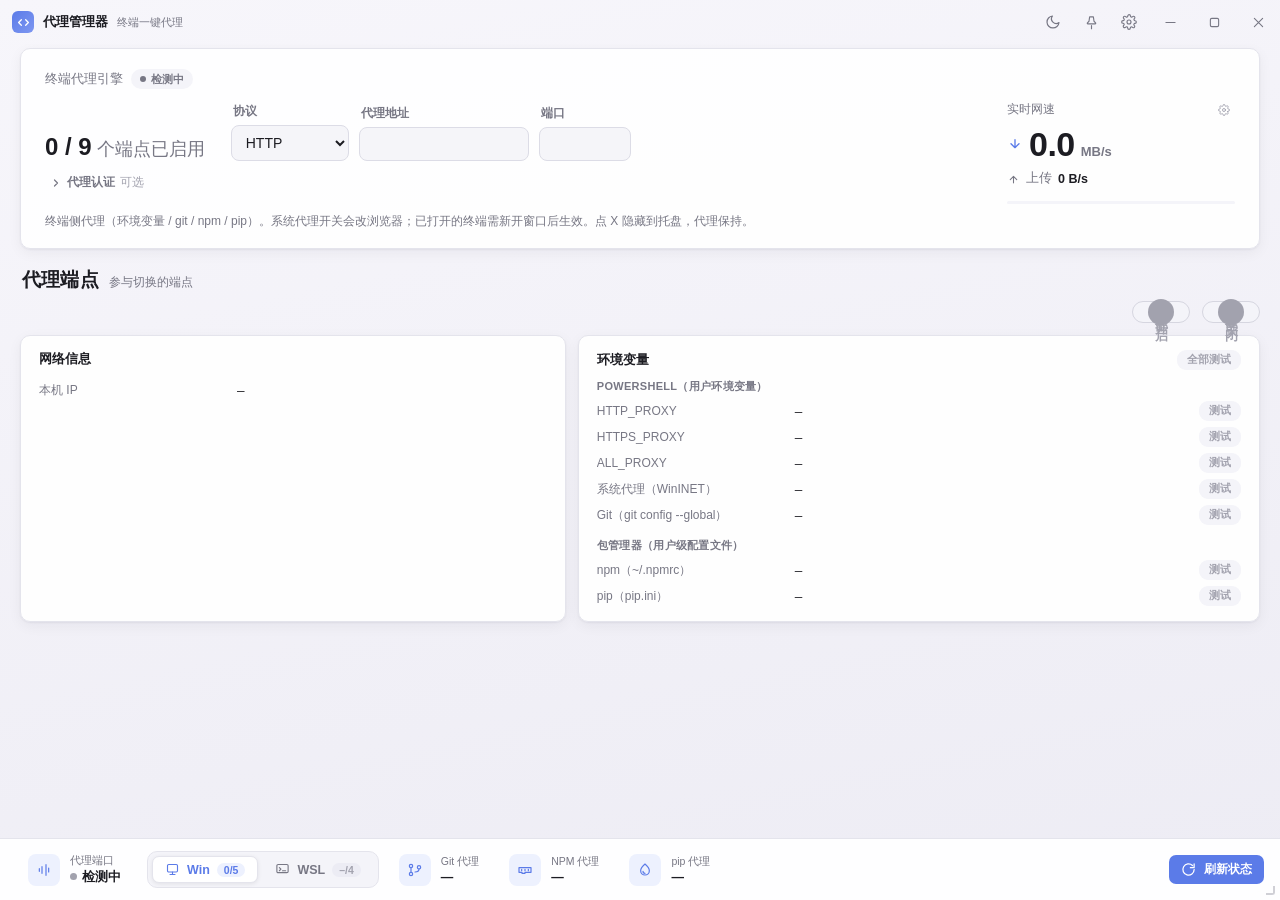
==== commit f3deeed7: "feat: 配置方案预设一键切换与配置备份/一键恢复 实装此前暂缓的两项功能，均复用既有归属安全机制，不引入新的所有权逻辑：  - 方案预设：保存整套表单地址（host/port/scheme/use" ====
--- a/ui/index.html
+++ b/ui/index.html
@@ -92,6 +92,17 @@
           </div>
         </div>
       </div>
+      <div class="profiles-wrap">
+        <div class="port-chips" id="profileChips"></div>
+        <div class="port-pop profile-pop" id="profilePop">
+          <h5 data-i18n="presetManage">方案预设管理</h5>
+          <div id="profilePopList"></div>
+          <div class="addrow">
+            <input id="profileAddIn" data-i18n-placeholder="presetNamePlaceholder" placeholder="方案名称，如 公司" spellcheck="false" maxlength="40">
+            <button class="btn tiny primary" id="profileAddBtn" data-i18n="presetSave">保存当前</button>
+          </div>
+        </div>
+      </div>
       <div class="hero-desc" id="heroHint" data-i18n="heroHint">终端侧代理（环境变量 / git / npm / pip）。系统代理开关会改浏览器；已打开的终端需新开窗口后生效。点 X 隐藏到托盘，代理保持。</div>
     </div>
 
@@ -163,6 +174,7 @@
         <div class="kv"><span class="k">HTTPS_PROXY</span><span class="v copyable" id="vPsHttps" data-copy tabindex="0" data-i18n-tip="tipCopy" data-tip="点击复制">—</span><button class="test-chip" data-test="ps_https" data-i18n="test" data-i18n-tip="tipTestHttps" data-tip="通过 HTTPS_PROXY 发起连通性测试">测试</button></div>
         <div class="kv"><span class="k">ALL_PROXY</span><span class="v copyable" id="vPsAll" data-copy tabindex="0" data-i18n-tip="tipCopy" data-tip="点击复制">—</span><button class="test-chip" data-test="ps_all" data-i18n="test" data-i18n-tip="tipTestAll" data-tip="通过 ALL_PROXY 发起连通性测试">测试</button></div>
         <div class="kv"><span class="k" data-i18n="sysProxy">系统代理（WinINET）</span><span class="v copyable" id="vSys" data-copy tabindex="0" data-i18n-tip="tipCopy" data-tip="点击复制">—</span><button class="test-chip" data-test="sys" data-i18n="test" data-i18n-tip="tipTestSys" data-tip="通过系统代理发起连通性测试">测试</button></div>
+        <div class="net-hint pac-hint" id="pacHint" hidden></div>
         <div class="kv"><span class="k" data-i18n="gitGlobal">Git（git config --global）</span><span class="v copyable" id="vPsGit" data-copy tabindex="0" data-i18n-tip="tipCopy" data-tip="点击复制">—</span><button class="test-chip" data-test="gitwin" data-i18n="test" data-i18n-tip="tipTest" data-tip="通过该代理发起连通性测试">测试</button></div>
         <div class="group-cap" data-i18n="groupPkg">包管理器（用户级配置文件）</div>
         <div class="kv"><span class="k">npm（~/.npmrc）</span><span class="v copyable" id="vNpm" data-copy tabindex="0" data-i18n-tip="tipCopy" data-tip="点击复制">—</span><button class="test-chip" data-test="npm" data-i18n="test" data-i18n-tip="tipTest" data-tip="通过该代理发起连通性测试">测试</button></div>
@@ -275,6 +287,16 @@
       <div class="lbl"><b data-i18n="wslAllTitle">WSL 应用到所有发行版</b><span data-i18n="wslAllDesc">关闭后只写入默认发行版</span></div>
       <button type="button" class="tgl" id="tglWslAll" role="switch" aria-checked="false"></button>
     </div>
+    <div class="set-row">
+      <div class="lbl"><b data-i18n="updateTitle">版本更新</b><span id="updateStatus">—</span></div>
+      <button class="btn small outline" id="btnUpdateCheck" data-i18n="updateRecheck">重新检查</button>
+      <button class="btn small subtle" id="btnUpdateDl" data-i18n="updateDownload" hidden>打开下载页</button>
+    </div>
+    <div class="set-row">
+      <div class="lbl"><b data-i18n="backupTitle">配置备份</b><span data-i18n="backupDesc">备份当前配置到本机，随时一键恢复。恢复只还原表单与偏好，不改动端点归属，需自行重新启用。</span></div>
+      <button class="btn small outline" id="btnBackup" data-i18n="backupNow">立即备份</button>
+    </div>
+    <div class="backup-list" id="backupList"></div>
 
     <div class="dlg-btns">
       <button class="btn primary" id="settingsClose" data-i18n="done">完成</button>
--- a/ui/styles.css
+++ b/ui/styles.css
@@ -223,6 +223,29 @@
   padding: 5px 8px; outline: none;
 }
 .port-pop .addrow input:focus { border-color: var(--accent); }
+
+/* Named address presets reuse the port chip + popover styling. */
+.profiles-wrap { position: relative; margin-top: 6px; }
+.profile-pop { width: 300px; }
+.profile-pop .row { cursor: default; }
+.profile-pop .row:hover { background: var(--chip-hover); border-radius: 6px; }
+.profile-pop .row .pv { display: flex; align-items: baseline; gap: 6px; min-width: 0; }
+.profile-pop .row .paddr {
+  font-size: 11px; font-weight: 500; color: var(--text3);
+  font-variant-numeric: tabular-nums; overflow: hidden; text-overflow: ellipsis; white-space: nowrap;
+}
+
+/* Config backup list (settings dialog). */
+.backup-list { padding: 2px 0 4px; }
+.backup-list .empty-note { font-size: 11.5px; color: var(--text3); padding: 4px 0; }
+.backup-item {
+  display: flex; align-items: center; justify-content: space-between; gap: 10px;
+  padding: 6px 0; border-bottom: 1px solid var(--border);
+}
+.backup-item:last-child { border-bottom: 0; }
+.backup-item .bv { font-size: 12px; font-weight: 600; font-variant-numeric: tabular-nums; display: flex; align-items: baseline; gap: 8px; }
+.backup-item .bsz { font-size: 10.5px; font-weight: 500; color: var(--text3); }
+.backup-item .bacts { display: flex; align-items: center; gap: 6px; flex: none; }
 
 .hero-actions { margin-top: 16px; display: flex; align-items: center; gap: 12px; }
 .btn {
@@ -412,6 +435,8 @@
 .group-cap { font-size: 11px; font-weight: 700; color: var(--text2); margin: 10px 0 4px; letter-spacing: .3px; }
 .group-cap:first-of-type { margin-top: 0; }
 .net-hint { margin-top: 6px; font-size: 10.5px; color: var(--text3); line-height: 1.5; }
+/* PAC caveat sits right under the WinINET row, not at the card bottom */
+.net-hint.pac-hint { margin-top: 2px; padding-top: 0; color: var(--amber); word-break: break-all; }
 
 /* ═══════════════════════ Status bar ═══════════════════════ */
 .statusbar {
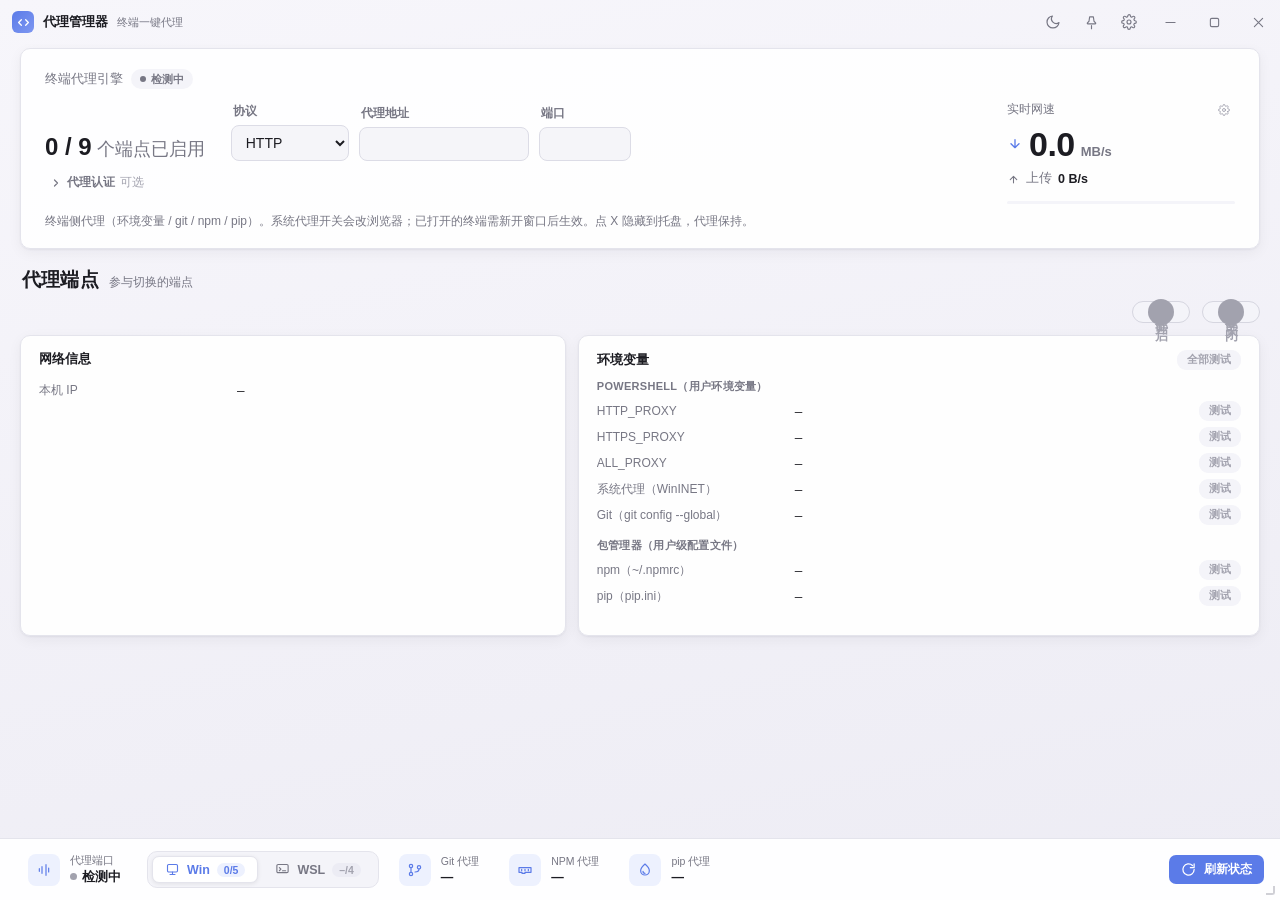
==== commit 8af89872: "feat: 批量连通测试通过/失败汇总提示与历史一键清空 "全部测试"此前只逐芯片显示结果，用户需自行扫读才能判断整体连通 性。现在批处理收尾（含看门狗超时计入失败）后弹出一条汇总 toast： 全部" ====
--- a/ui/index.html
+++ b/ui/index.html
@@ -62,15 +62,15 @@
       <div class="hero-row">
         <div class="hero-line" id="heroLine"><b>0 / 9</b> <span class="dim">个端点已启用</span></div>
         <div class="cfg-row">
-          <div class="field"><label data-i18n="scheme">协议</label>
+          <div class="field"><label for="inScheme" data-i18n="scheme">协议</label>
             <select id="inScheme">
               <option value="http">HTTP</option>
               <option value="socks5">SOCKS5</option>
               <option value="socks5h">SOCKS5h</option>
             </select>
           </div>
-          <div class="field"><label data-i18n="host">代理地址</label><input id="inHost" spellcheck="false" autocomplete="off"></div>
-          <div class="field"><label data-i18n="port">端口</label><input id="inPort" class="w-port" spellcheck="false" autocomplete="off"></div>
+          <div class="field"><label for="inHost" data-i18n="host">代理地址</label><input id="inHost" spellcheck="false" autocomplete="off"></div>
+          <div class="field"><label for="inPort" data-i18n="port">端口</label><input id="inPort" class="w-port" spellcheck="false" autocomplete="off"></div>
         </div>
       </div>
       <button type="button" class="auth-toggle" id="authToggle" aria-expanded="false" aria-controls="authRow">
@@ -78,8 +78,8 @@
         <span data-i18n="authToggle">代理认证</span><span class="dim" data-i18n="authOptional">可选</span>
       </button>
       <div class="cfg-row auth-row" id="authRow" hidden>
-        <div class="field"><label><span data-i18n="user">用户名</span> <span class="dim" data-i18n="authOptional">可选</span></label><input id="inUser" class="w-auth" spellcheck="false" autocomplete="off"></div>
-        <div class="field"><label><span data-i18n="password">密码</span> <span class="dim" data-i18n="authOptional">可选</span></label><input id="inPass" class="w-auth" type="password" spellcheck="false" autocomplete="off"></div>
+        <div class="field"><label for="inUser"><span data-i18n="user">用户名</span> <span class="dim" data-i18n="authOptional">可选</span></label><input id="inUser" class="w-auth" spellcheck="false" autocomplete="off"></div>
+        <div class="field"><label for="inPass"><span data-i18n="password">密码</span> <span class="dim" data-i18n="authOptional">可选</span></label><input id="inPass" class="w-auth" type="password" spellcheck="false" autocomplete="off"></div>
       </div>
       <div class="ports-wrap">
         <div class="port-chips" id="portChips"></div>
@@ -139,7 +139,7 @@
     <h2 id="epTitle">代理端点</h2><span class="cap" id="epCap">参与切换的端点</span>
   </div>
   <div class="ep-wrap">
-    <div class="ep-list" id="epList"></div>
+    <div class="ep-list" id="epList" role="tabpanel" aria-labelledby="tabWin"></div>
     <button type="button" class="vt-rail" id="vtRailOn" data-i18n-tip="tipRailOn" data-tip="批量开启当前页的全部端点">
       <div class="vt-knob"></div>
       <div class="vt-word" data-i18n="railOn">全部开启</div>
@@ -190,7 +190,10 @@
         <div class="kv"><span class="k">npm（~/.npmrc）</span><span class="v copyable" id="vNpmWsl" data-copy tabindex="0" data-i18n-tip="tipCopy" data-tip="点击复制">—</span><button class="test-chip" data-test="npmwsl" data-i18n="test" data-i18n-tip="tipTestWsl" data-tip="在 WSL 内通过该代理发起连通性测试">测试</button></div>
         <div class="kv"><span class="k">pip（~/.config/pip/pip.conf）</span><span class="v copyable" id="vPipWsl" data-copy tabindex="0" data-i18n-tip="tipCopy" data-tip="点击复制">—</span><button class="test-chip" data-test="pipwsl" data-i18n="test" data-i18n-tip="tipTestWsl" data-tip="在 WSL 内通过该代理发起连通性测试">测试</button></div>
       </div>
-      <div class="test-history-cap" id="testHistoryTitle" data-i18n="testHistoryTitle" hidden>最近测试结果</div>
+      <div class="test-history-head">
+        <div class="test-history-cap" id="testHistoryTitle" data-i18n="testHistoryTitle" hidden>最近测试结果</div>
+        <button type="button" class="dim-btn th-clear" id="btnHistoryClear" data-i18n="testHistoryClear" data-i18n-tip="tipHistoryClear" data-tip="清空全部测试历史" hidden>清空</button>
+      </div>
       <ul id="testHistory" class="test-history" hidden></ul>
     </div>
   </div>
@@ -202,12 +205,12 @@
     <div class="ic"><svg viewBox="0 0 24 24" fill="none" stroke="currentColor" stroke-width="1.8" stroke-linecap="round" stroke-linejoin="round"><path d="M9 7v10M5 10v4M15 4v16M19 9v6"/></svg></div>
     <div><div class="lbl" data-i18n="sbPort">代理端口</div><div class="val" id="sbPort"><span class="dot n"></span>检测中</div></div>
   </div>
-  <div class="lane-tabs" id="laneTabs" role="tablist">
-    <button class="lane-tab active" id="tabWin" role="tab" aria-selected="true" data-i18n-tip="tipTabWin" data-tip="Windows 侧的 PowerShell / Git / npm / pip">
+  <div class="lane-tabs" id="laneTabs" role="tablist" aria-label="代理渠道" data-i18n-aria="laneTabsLabel">
+    <button class="lane-tab active" id="tabWin" role="tab" aria-selected="true" aria-controls="epList" tabindex="0" data-i18n-tip="tipTabWin" data-tip="Windows 侧的 PowerShell / Git / npm / pip">
       <svg viewBox="0 0 24 24" fill="none" stroke="currentColor" stroke-width="1.8" stroke-linecap="round" stroke-linejoin="round"><rect x="4" y="4" width="16" height="12" rx="2"/><path d="M8 20h8M12 16v4"/></svg>
       <span>Win</span><span class="cnt" id="cntWin">0/5</span>
     </button>
-    <button class="lane-tab" id="tabWsl" role="tab" aria-selected="false" data-i18n-tip="tipTabWsl" data-tip="WSL 各发行版的终端 / Git / npm / pip">
+    <button class="lane-tab" id="tabWsl" role="tab" aria-selected="false" aria-controls="epList" tabindex="-1" data-i18n-tip="tipTabWsl" data-tip="WSL 各发行版的终端 / Git / npm / pip">
       <svg viewBox="0 0 24 24" fill="none" stroke="currentColor" stroke-width="1.8" stroke-linecap="round" stroke-linejoin="round"><rect x="3" y="4" width="18" height="13" rx="2"/><path d="M7 9l2.5 2.5L7 14M12 14h5"/></svg>
       <span>WSL</span><span class="cnt" id="cntWsl">–/4</span>
     </button>
@@ -237,7 +240,7 @@
 
 <!-- ════════ Confirm dialog ════════ -->
 <div class="overlay" id="overlay">
-  <div class="card dialog">
+  <div class="card dialog" role="dialog" aria-modal="true" aria-labelledby="dlgTitleText" aria-describedby="dlgText">
     <h4><svg viewBox="0 0 24 24" fill="none" stroke="currentColor" stroke-width="1.8" stroke-linecap="round" stroke-linejoin="round"><path d="M12 9v4M12 17h.01"/><path d="M10.3 3.9 2.8 17a2 2 0 0 0 1.7 3h15a2 2 0 0 0 1.7-3L13.7 3.9a2 2 0 0 0-3.4 0z"/></svg><span id="dlgTitleText" data-i18n="confirmTitle">确认操作</span></h4>
     <p id="dlgText"></p>
     <div class="dlg-btns">
@@ -249,8 +252,8 @@
 
 <!-- ════════ Settings dialog ════════ -->
 <div class="overlay" id="settingsOv">
-  <div class="card dialog settings">
-    <h4><svg class="gear" viewBox="0 0 24 24" fill="none" stroke="currentColor" stroke-width="1.7" stroke-linecap="round" stroke-linejoin="round"><circle cx="12" cy="12" r="3"/><path d="M19.4 15a1.7 1.7 0 0 0 .3 1.9l.1.1a2 2 0 1 1-2.8 2.8l-.1-.1a1.7 1.7 0 0 0-1.9-.3 1.7 1.7 0 0 0-1 1.5V21a2 2 0 1 1-4 0v-.1a1.7 1.7 0 0 0-1-1.6 1.7 1.7 0 0 0-1.9.3l-.1.1a2 2 0 1 1-2.8-2.8l.1-.1a1.7 1.7 0 0 0 .3-1.9 1.7 1.7 0 0 0-1.5-1H3a2 2 0 1 1 0-4h.1a1.7 1.7 0 0 0 1.6-1 1.7 1.7 0 0 0-.3-1.9l-.1-.1a2 2 0 1 1 2.8-2.8l.1.1a1.7 1.7 0 0 0 1.9.3h.1a1.7 1.7 0 0 0 1-1.5V3a2 2 0 1 1 4 0v.1a1.7 1.7 0 0 0 1 1.5 1.7 1.7 0 0 0 1.9-.3l.1-.1a2 2 0 1 1 2.8 2.8l-.1.1a1.7 1.7 0 0 0-.3 1.9v.1a1.7 1.7 0 0 0 1.5 1H21a2 2 0 1 1 0 4h-.1a1.7 1.7 0 0 0-1.5 1z"/></svg><span data-i18n="settings">设置</span><span id="appVersion"></span></h4>
+  <div class="card dialog settings" role="dialog" aria-modal="true" aria-labelledby="settingsTitle">
+    <h4><svg class="gear" viewBox="0 0 24 24" fill="none" stroke="currentColor" stroke-width="1.7" stroke-linecap="round" stroke-linejoin="round"><circle cx="12" cy="12" r="3"/><path d="M19.4 15a1.7 1.7 0 0 0 .3 1.9l.1.1a2 2 0 1 1-2.8 2.8l-.1-.1a1.7 1.7 0 0 0-1.9-.3 1.7 1.7 0 0 0-1 1.5V21a2 2 0 1 1-4 0v-.1a1.7 1.7 0 0 0-1-1.6 1.7 1.7 0 0 0-1.9.3l-.1.1a2 2 0 1 1-2.8-2.8l.1-.1a1.7 1.7 0 0 0 .3-1.9 1.7 1.7 0 0 0-1.5-1H3a2 2 0 1 1 0-4h.1a1.7 1.7 0 0 0 1.6-1 1.7 1.7 0 0 0-.3-1.9l-.1-.1a2 2 0 1 1 2.8-2.8l.1.1a1.7 1.7 0 0 0 1.9.3h.1a1.7 1.7 0 0 0 1-1.5V3a2 2 0 1 1 4 0v.1a1.7 1.7 0 0 0 1 1.5 1.7 1.7 0 0 0 1.9-.3l.1-.1a2 2 0 1 1 2.8 2.8l-.1.1a1.7 1.7 0 0 0-.3 1.9v.1a1.7 1.7 0 0 0 1.5 1H21a2 2 0 1 1 0 4h-.1a1.7 1.7 0 0 0-1.5 1z"/></svg><span id="settingsTitle" data-i18n="settings">设置</span><span id="appVersion"></span></h4>
 
     <div class="set-row">
       <div class="lbl"><b data-i18n="lang">界面语言</b><span data-i18n="langDesc">立即切换，写入配置</span></div>
@@ -266,26 +269,26 @@
       <button class="btn small subtle" id="bgClear" data-i18n="bgClear">恢复默认</button>
     </div>
     <div class="set-row">
-      <div class="lbl"><b data-i18n="dimTitle">背景遮罩强度</b><span data-i18n="dimDesc">压暗背景图片，保证前景可读性</span></div>
-      <input type="range" id="rgDim" min="0" max="80" step="5">
+      <div class="lbl"><b id="lblDim" data-i18n="dimTitle">背景遮罩强度</b><span data-i18n="dimDesc">压暗背景图片，保证前景可读性</span></div>
+      <input type="range" id="rgDim" min="0" max="80" step="5" aria-labelledby="lblDim">
       <span class="range-val" id="rgDimVal">45%</span>
     </div>
     <div class="set-row">
-      <div class="lbl"><b data-i18n="alphaTitle">卡片不透明度</b><span data-i18n="alphaDesc">数值越低，卡片越通透（磨砂感越强）</span></div>
-      <input type="range" id="rgAlpha" min="50" max="100" step="2">
+      <div class="lbl"><b id="lblAlpha" data-i18n="alphaTitle">卡片不透明度</b><span data-i18n="alphaDesc">数值越低，卡片越通透（磨砂感越强）</span></div>
+      <input type="range" id="rgAlpha" min="50" max="100" step="2" aria-labelledby="lblAlpha">
       <span class="range-val" id="rgAlphaVal">92%</span>
     </div>
     <div class="set-row">
-      <div class="lbl"><b data-i18n="autoTitle">开机自动启动</b><span data-i18n="autoDesc">登录后在托盘运行，不弹出主窗口</span></div>
-      <button type="button" class="tgl" id="tglAuto" role="switch" aria-checked="false"></button>
-    </div>
-    <div class="set-row">
-      <div class="lbl"><b data-i18n="quitClearTitle">退出时关闭代理</b><span data-i18n="quitClearDesc">托盘「退出」时关闭本工具写入的代理，并恢复覆盖前的值</span></div>
-      <button type="button" class="tgl" id="tglQuitClear" role="switch" aria-checked="false"></button>
-    </div>
-    <div class="set-row">
-      <div class="lbl"><b data-i18n="wslAllTitle">WSL 应用到所有发行版</b><span data-i18n="wslAllDesc">关闭后只写入默认发行版</span></div>
-      <button type="button" class="tgl" id="tglWslAll" role="switch" aria-checked="false"></button>
+      <div class="lbl"><b id="lblAuto" data-i18n="autoTitle">开机自动启动</b><span data-i18n="autoDesc">登录后在托盘运行，不弹出主窗口</span></div>
+      <button type="button" class="tgl" id="tglAuto" role="switch" aria-checked="false" aria-labelledby="lblAuto"></button>
+    </div>
+    <div class="set-row">
+      <div class="lbl"><b id="lblQuitClear" data-i18n="quitClearTitle">退出时关闭代理</b><span data-i18n="quitClearDesc">托盘「退出」时关闭本工具写入的代理，并恢复覆盖前的值</span></div>
+      <button type="button" class="tgl" id="tglQuitClear" role="switch" aria-checked="false" aria-labelledby="lblQuitClear"></button>
+    </div>
+    <div class="set-row">
+      <div class="lbl"><b id="lblWslAll" data-i18n="wslAllTitle">WSL 应用到所有发行版</b><span data-i18n="wslAllDesc">关闭后只写入默认发行版</span></div>
+      <button type="button" class="tgl" id="tglWslAll" role="switch" aria-checked="false" aria-labelledby="lblWslAll"></button>
     </div>
     <div class="set-row">
       <div class="lbl"><b data-i18n="updateTitle">版本更新</b><span id="updateStatus">—</span></div>
@@ -304,8 +307,8 @@
   </div>
 </div>
 
-<div class="toast" id="toast"></div>
-<div class="tip" id="tooltip"></div>
+<div class="toast" id="toast" role="status" aria-live="polite" aria-atomic="true"></div>
+<div class="tip" id="tooltip" role="tooltip"></div>
 
 <script src="i18n.js"></script>
 <script src="app.js"></script>
--- a/ui/styles.css
+++ b/ui/styles.css
@@ -402,6 +402,9 @@
 .dim-btn:disabled { opacity: .55; pointer-events: none; }
 .dim-btn.testing { color: var(--text2); background: var(--chip-hover); }
 .test-history-cap { font-size: 11px; font-weight: 700; color: var(--text2); margin: 10px 0 4px; letter-spacing: .3px; }
+.test-history-head { display: flex; align-items: center; justify-content: space-between; gap: 8px; margin: 10px 0 4px; }
+.test-history-head .test-history-cap { margin: 0; }
+.th-clear { font-size: 10px; padding: 1px 8px; }
 .test-history { list-style: none; margin: 0 0 2px; padding: 0; max-height: 110px; overflow-y: auto; }
 .test-history li { display: flex; align-items: center; gap: 8px; font-size: 11px; padding: 2px 0; }
 .test-history .th-ch { width: 190px; flex: none; color: var(--text2);
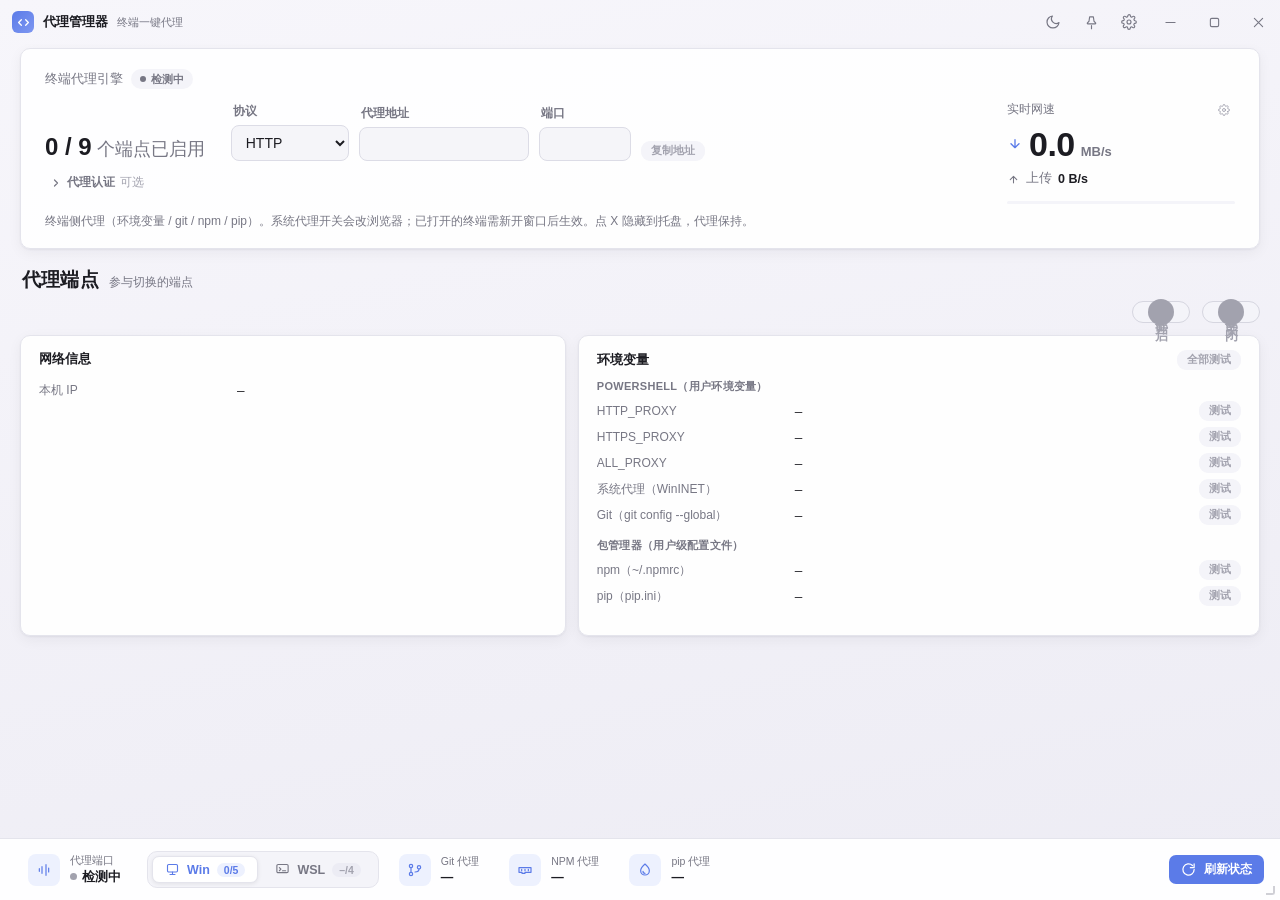
==== commit ed3fc45f: "feat: 一键复制当前代理地址（表单地址，规范化百分号编码） 新增 Api.get_proxy_url，复用与写入端相同的 build_proxy_url 与地址校验：非法 表单返回本地化错误而非半" ====
--- a/ui/index.html
+++ b/ui/index.html
@@ -71,6 +71,7 @@
           </div>
           <div class="field"><label for="inHost" data-i18n="host">代理地址</label><input id="inHost" spellcheck="false" autocomplete="off"></div>
           <div class="field"><label for="inPort" data-i18n="port">端口</label><input id="inPort" class="w-port" spellcheck="false" autocomplete="off"></div>
+          <button type="button" class="dim-btn" id="btnCopyProxy" data-i18n="copyProxy" data-i18n-tip="tipCopyProxy" data-tip="复制当前代理地址">复制地址</button>
         </div>
       </div>
       <button type="button" class="auth-toggle" id="authToggle" aria-expanded="false" aria-controls="authRow">
--- a/ui/styles.css
+++ b/ui/styles.css
@@ -558,3 +558,17 @@
   /* The refresh spinner is the only "still working" indicator — keep it. */
   .spin { animation-duration: 1s !important; animation-iteration-count: infinite !important; }
 }
+
+/* Windows High Contrast (forced-colors): the OS replaces our palette, which
+   can erase the custom borders that distinguish chips/buttons and the
+   border-only focus cue on text inputs. Re-assert a system-colored focus ring
+   and control borders so every control stays visible and operable. */
+@media (forced-colors: active) {
+  :focus-visible,
+  .field input:focus-visible, .field select:focus-visible,
+  .port-pop input:focus-visible, .speed-pop input:focus-visible,
+  #inLang:focus-visible { outline: 2px solid Highlight; outline-offset: 2px; }
+  .btn, .dim-btn, .pchip, .lane-tab, .test-chip, .tb-btn {
+    border: 1px solid ButtonText;
+  }
+}
